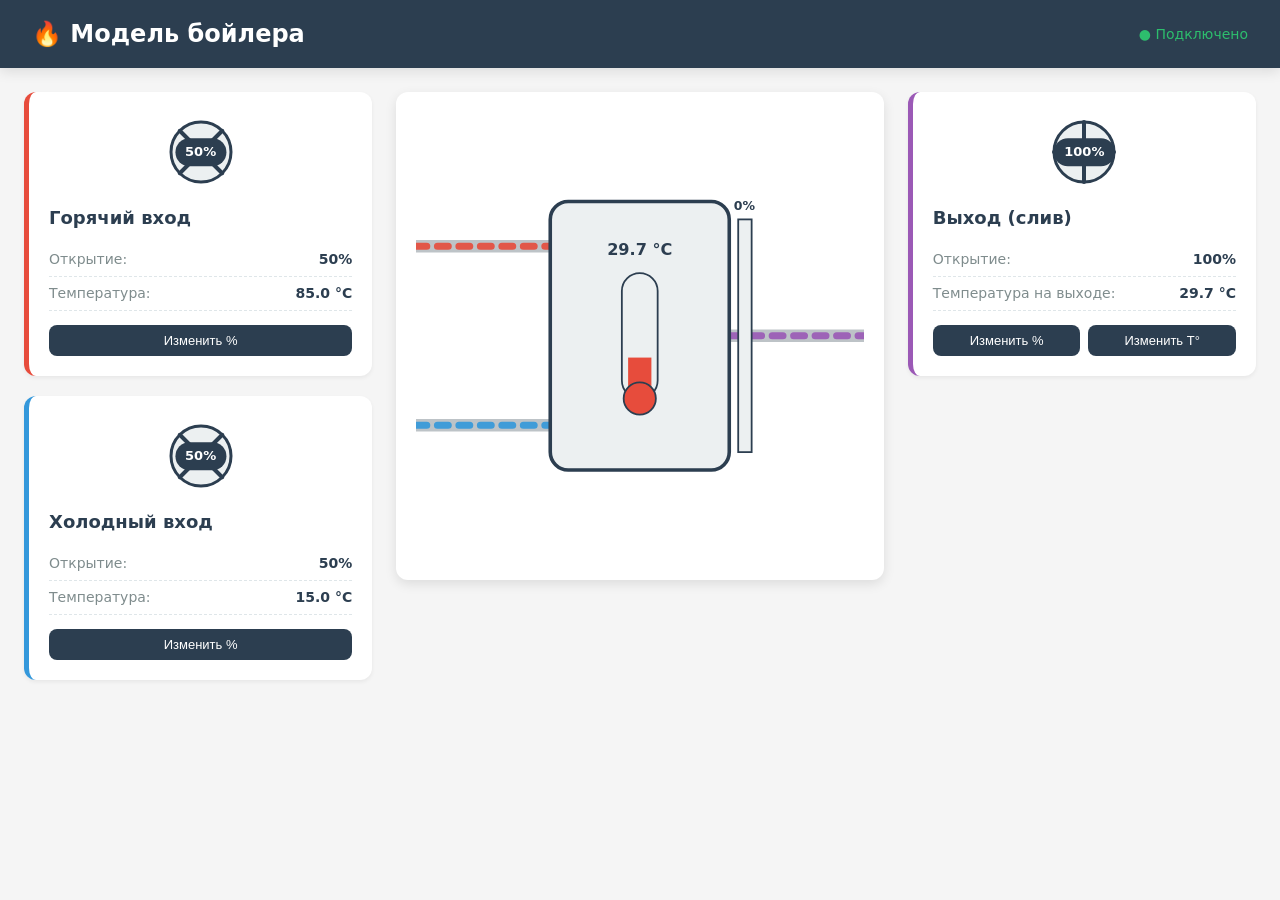
==== src/ui/index.html @ 6a8a4d1d "edit project`s structure for uv" ====
<!DOCTYPE html>
<html lang="ru">
<head>
    <meta charset="UTF-8">
    <meta name="viewport" content="width=device-width, initial-scale=1.0">
    <title>Модель бойлера — SCADA</title>
    <link rel="stylesheet" href="style.css">
</head>
<body>
    <header class="header">
        <h1>🔥 Модель бойлера</h1>
        <span class="status" id="connectionStatus">● Подключение...</span>
    </header>

    <main class="dashboard">
        <!-- ЛЕВАЯ КОЛОНКА: ВХОДНЫЕ КЛАПАНЫ -->
        <section class="valves-column left">
            <div class="valve-card hot" data-valve="valveHot">
                <div class="valve-visual">
                    <svg viewBox="0 0 80 80" class="valve-icon">
                        <circle cx="40" cy="40" r="30" class="valve-body"/>
                        <line x1="40" y1="10" x2="40" y2="70" class="valve-handle"/>
                        <line x1="10" y1="40" x2="70" y2="40" class="valve-handle"/>
                    </svg>
                    <div class="valve-percent" id="valveHot-percent">50%</div>
                </div>
                <div class="valve-info">
                    <h3>Горячий вход</h3>
                    <div class="info-row">
                        <span class="label">Открытие:</span>
                        <span class="value" id="valveHot-value">50%</span>
                    </div>
                    <div class="info-row">
                        <span class="label">Температура:</span>
                        <span class="value" id="inputHotTemp-value">85 °C</span>
                    </div>
                    <div class="buttons">
                        <button class="btn-edit" data-target="valveHot" data-type="percent">Изменить %</button>
                        <!-- <button class="btn-edit" data-target="inputHotTemp" data-type="temp">Изменить T°</button> -->
                    </div>
                </div>
            </div>

            <div class="valve-card cold" data-valve="valveCold">
                <div class="valve-visual">
                    <svg viewBox="0 0 80 80" class="valve-icon">
                        <circle cx="40" cy="40" r="30" class="valve-body"/>
                        <line x1="40" y1="10" x2="40" y2="70" class="valve-handle"/>
                        <line x1="10" y1="40" x2="70" y2="40" class="valve-handle"/>
                    </svg>
                    <div class="valve-percent" id="valveCold-percent">50%</div>
                </div>
                <div class="valve-info">
                    <h3>Холодный вход</h3>
                    <div class="info-row">
                        <span class="label">Открытие:</span>
                        <span class="value" id="valveCold-value">50%</span>
                    </div>
                    <div class="info-row">
                        <span class="label">Температура:</span>
                        <span class="value" id="inputColdTemp-value">15 °C</span>
                    </div>
                    <div class="buttons">
                        <button class="btn-edit" data-target="valveCold" data-type="percent">Изменить %</button>
                        <!-- <button class="btn-edit" data-target="inputColdTemp" data-type="temp">Изменить T°</button> -->
                    </div>
                </div>
            </div>
        </section>

        <!-- ЦЕНТР: БОЙЛЕР -->
        <section class="boiler-section">
            <div class="warning-banner" id="warningBanner">
                <span class="warning-icon">⚠️</span>
                <span class="warning-text">Достигнут критический уровень!</span>
            </div>
            <div class="boiler-container">
                <svg viewBox="0 0 500 500" class="boiler-svg" preserveAspectRatio="xMidYMid meet">
                    <!-- Трубы слева (вход) -->
                    <g class="pipes">
                        <!-- Горячая труба -->
                        <path d="M 0 150 L 150 150" class="pipe hot-pipe" />
                        <path d="M 0 150 L 150 150" class="pipe-flow hot-flow" />
                        <!-- Холодная труба -->
                        <path d="M 0 350 L 150 350" class="pipe cold-pipe" />
                        <path d="M 0 350 L 150 350" class="pipe-flow cold-flow" />
                        <!-- Выходная труба -->
                        <path d="M 350 250 L 500 250" class="pipe out-pipe" />
                        <path d="M 350 250 L 500 250" class="pipe-flow out-flow" />
                    </g>

                    <!-- Корпус бойлера -->
                    <g class="boiler-body">
                        <rect x="150" y="100" width="200" height="300" rx="20" class="tank"/>
                        <!-- Уровень воды (заполнение снизу) -->
                        <clipPath id="tankClip">
                            <rect x="155" y="105" width="190" height="290" rx="17"/>
                        </clipPath>
                        <g clip-path="url(#tankClip)">
                            <rect id="waterLevel" x="155" y="395" width="190" height="0" class="water"/>
                            <!-- Волны на поверхности воды -->
                            <path id="waterWave" class="wave" d=""/>
                        </g>
                    </g>

                    <!-- Индикатор температуры внутри бака -->
                    <g class="temp-indicator">
                        <rect x="230" y="180" width="40" height="140" rx="20" class="thermometer"/>
                        <rect id="thermoFill" x="237" y="313" width="26" height="0" class="thermo-fill"/>
                        <circle cx="250" cy="320" r="18" class="thermo-bulb"/>
                        <text id="tempText" x="250" y="160" text-anchor="middle" class="temp-text">-- °C</text>
                    </g>

                    <!-- Индикатор уровня сбоку -->
                    <g class="level-indicator">
                        <rect x="360" y="120" width="15" height="260" class="level-bar-bg"/>
                        <rect id="levelBar" x="360" y="380" width="15" height="0" class="level-bar-fill"/>
                        <text id="levelText" x="367" y="110" text-anchor="middle" class="level-text">0%</text>
                    </g>
                </svg>
            </div>
        </section>

        <!-- ПРАВАЯ КОЛОНКА: ВЫХОДНОЙ КЛАПАН -->
        <section class="valves-column right">
            <div class="valve-card out" data-valve="valveOut">
                <div class="valve-visual">
                    <svg viewBox="0 0 80 80" class="valve-icon">
                        <circle cx="40" cy="40" r="30" class="valve-body"/>
                        <line x1="40" y1="10" x2="40" y2="70" class="valve-handle"/>
                        <line x1="10" y1="40" x2="70" y2="40" class="valve-handle"/>
                    </svg>
                    <div class="valve-percent" id="valveOut-percent">100%</div>
                </div>
                <div class="valve-info">
                    <h3>Выход (слив)</h3>
                    <div class="info-row">
                        <span class="label">Открытие:</span>
                        <span class="value" id="valveOut-value">100%</span>
                    </div>
                    <div class="info-row">
                        <span class="label">Температура на выходе:</span>
                        <span class="value" id="outputTemp-value">-- °C</span>
                    </div>
                    <div class="buttons">
                        <button class="btn-edit" data-target="valveOut" data-type="percent">Изменить %</button>
                        <button class="btn-edit" data-target="outputTemp" data-type="temp">Изменить T°</button>
                    </div>
                </div>
            </div>
        </section>
    </main>

    <!-- МОДАЛЬНОЕ ОКНО -->
    <div class="modal-overlay" id="modalOverlay">
        <div class="modal">
            <div class="modal-header">
                <h2 id="modalTitle">Изменить значение</h2>
                <button class="modal-close" id="modalClose">×</button>
            </div>
            <div class="modal-body">
                <div class="slider-container">
                    <input type="range" id="modalSlider" min="0" max="100" value="50" step="1">
                    <div class="slider-value">
                        <span id="sliderValue">50</span>
                        <span id="sliderUnit">%</span>
                    </div>
                </div>
                <div class="slider-range">
                    <span id="sliderMin">0</span>
                    <span id="sliderMax">100</span>
                </div>
            </div>
            <div class="modal-footer">
                <button class="btn btn-cancel" id="btnCancel">Отмена</button>
                <button class="btn btn-apply" id="btnApply">Применить</button>
            </div>
        </div>
    </div>
    <script src="mock.js"></script>
    <script src="script.js"></script>
</body>
</html>
---- src/ui/style.css ----
/* ===== БАЗОВЫЕ ПЕРЕМЕННЫЕ (дизайн-система из ui.md) ===== */
:root {
    --color-hot: #e74c3c;
    --color-cold: #3498db;
    --color-mixed: #9b59b6;
    --color-bg: #f5f5f5;
    --color-accent: #2c3e50;
    --color-text: #2c3e50;
    --color-card: #ffffff;
    --color-border: #dfe6e9;
    --color-success: #27ae60;
    --shadow-sm: 0 2px 4px rgba(0,0,0,0.06);
    --shadow-md: 0 4px 12px rgba(0,0,0,0.1);
    --radius: 12px;
    --transition: 0.5s cubic-bezier(0.4, 0, 0.2, 1);
}

* { box-sizing: border-box; margin: 0; padding: 0; }

body {
    font-family: 'Inter', 'Roboto', system-ui, sans-serif;
    background: var(--color-bg);
    color: var(--color-text);
    min-height: 100vh;
    font-size: 16px;
    line-height: 1.5;
}

/* ===== HEADER ===== */
.header {
    background: var(--color-accent);
    color: white;
    padding: 16px 32px;
    display: flex;
    justify-content: space-between;
    align-items: center;
    box-shadow: var(--shadow-md);
}
.header h1 { font-size: 24px; font-weight: 600; }
.status { font-size: 14px; opacity: 0.9; }
.status.connected { color: #2ecc71; }
.status.error { color: #e74c3c; }

/* ===== DASHBOARD ===== */
.dashboard {
    display: grid;
    grid-template-columns: 1fr 1.4fr 1fr;
    gap: 24px;
    padding: 24px;
    max-width: 1600px;
    margin: 0 auto;
    align-items: start;
}

/* ===== КАРТОЧКИ КЛАПАНОВ ===== */
.valves-column { display: flex; flex-direction: column; gap: 20px; }

.valve-card {
    background: var(--color-card);
    border-radius: var(--radius);
    padding: 20px;
    box-shadow: var(--shadow-sm);
    border-left: 5px solid var(--color-accent);
    transition: transform 0.2s, box-shadow 0.2s;
}
.valve-card:hover { transform: translateY(-2px); box-shadow: var(--shadow-md); }
.valve-card.hot { border-left-color: var(--color-hot); }
.valve-card.cold { border-left-color: var(--color-cold); }
.valve-card.out { border-left-color: var(--color-mixed); }

.valve-visual {
    display: flex;
    align-items: center;
    justify-content: center;
    position: relative;
    margin-bottom: 12px;
}
.valve-icon { width: 80px; height: 80px; }
.valve-body {
    fill: #ecf0f1;
    stroke: var(--color-accent);
    stroke-width: 3;
}
.valve-handle {
    stroke: var(--color-accent);
    stroke-width: 4;
    stroke-linecap: round;
    transition: transform var(--transition);
    transform-origin: 40px 40px;
}
.valve-percent {
    position: absolute;
    top: 50%;
    left: 50%;
    transform: translate(-50%, -50%);
    background: var(--color-accent);
    color: white;
    padding: 4px 10px;
    border-radius: 20px;
    font-size: 13px;
    font-weight: 600;
}

.valve-info h3 {
    font-size: 18px;
    margin-bottom: 12px;
    color: var(--color-accent);
}
.info-row {
    display: flex;
    justify-content: space-between;
    padding: 6px 0;
    font-size: 14px;
    border-bottom: 1px dashed var(--color-border);
}
.info-row:last-of-type { border-bottom: none; }
.info-row .label { color: #7f8c8d; }
.info-row .value { font-weight: 600; color: var(--color-text); }

.buttons {
    display: flex;
    gap: 8px;
    margin-top: 14px;
    flex-wrap: wrap;
}
.btn-edit {
    flex: 1;
    padding: 8px 12px;
    background: var(--color-accent);
    color: white;
    border: none;
    border-radius: 8px;
    font-size: 13px;
    cursor: pointer;
    transition: background 0.2s, transform 0.1s;
    font-weight: 500;
}
.btn-edit:hover { background: #34495e; }
.btn-edit:active { transform: scale(0.97); }

/* ===== БОЙЛЕР ===== */
.boiler-section {
    display: flex;
    justify-content: center;
    align-items: center;
}
.boiler-container {
    background: var(--color-card);
    border-radius: var(--radius);
    padding: 20px;
    box-shadow: var(--shadow-md);
    width: 100%;
    max-width: 500px;
}
.boiler-svg { width: 100%; height: auto; display: block; }

/* Трубы */
.pipe {
    fill: none;
    stroke: #bdc3c7;
    stroke-width: 14;
    stroke-linecap: round;
}
.pipe-flow {
    fill: none;
    stroke-width: 8;
    stroke-linecap: round;
    stroke-dasharray: 12 12;
    opacity: 0.9;
}
.hot-flow {
    stroke: var(--color-hot);
    animation: flow 1s linear infinite;
}
.cold-flow {
    stroke: var(--color-cold);
    animation: flow 1.2s linear infinite;
}
.out-flow {
    stroke: var(--color-mixed);
    animation: flow 1s linear infinite;
}
@keyframes flow {
    from { stroke-dashoffset: 0; }
    to { stroke-dashoffset: -24; }
}


/* Бак */
.tank {
    fill: #ecf0f1;
    stroke: var(--color-accent);
    stroke-width: 4;
}
.water {
    fill: var(--color-mixed);
    transition: height var(--transition), y var(--transition), fill var(--transition);
}
.wave {
    fill: rgba(255,255,255,0.3);
    transition: d var(--transition);
}

/* Термометр */
.thermometer {
    fill: #ecf0f1;
    stroke: var(--color-accent);
    stroke-width: 2;
}
.thermo-fill {
    fill: var(--color-hot);
    transition: height var(--transition), y var(--transition), fill var(--transition);
}
.thermo-bulb {
    fill: var(--color-hot);
    stroke: var(--color-accent);
    stroke-width: 2;
    transition: fill var(--transition);
}
.temp-text {
    font-size: 18px;
    font-weight: 700;
    fill: var(--color-accent);
}

/* Уровень сбоку */
.level-bar-bg {
    fill: #ecf0f1;
    stroke: var(--color-accent);
    stroke-width: 2;
}
.level-bar-fill {
    fill: var(--color-cold);
    transition: height var(--transition), y var(--transition);
}
.level-text {
    font-size: 14px;
    font-weight: 600;
    fill: var(--color-accent);
}

/* ===== МОДАЛЬНОЕ ОКНО ===== */
.modal-overlay {
    position: fixed;
    inset: 0;
    background: rgba(0,0,0,0.5);
    display: none;
    justify-content: center;
    align-items: center;
    z-index: 1000;
    animation: fadeIn 0.2s;
}
.modal-overlay.active { display: flex; }
@keyframes fadeIn { from { opacity: 0; } to { opacity: 1; } }

.modal {
    background: white;
    border-radius: var(--radius);
    width: 90%;
    max-width: 420px;
    box-shadow: 0 20px 60px rgba(0,0,0,0.3);
    overflow: hidden;
    animation: slideUp 0.3s;
}
@keyframes slideUp {
    from { transform: translateY(20px); opacity: 0; }
    to { transform: translateY(0); opacity: 1; }
}
.modal-header {
    background: var(--color-accent);
    color: white;
    padding: 16px 20px;
    display: flex;
    justify-content: space-between;
    align-items: center;
}
.modal-header h2 { font-size: 18px; }
.modal-close {
    background: none;
    border: none;
    color: white;
    font-size: 28px;
    cursor: pointer;
    line-height: 1;
}
.modal-body { padding: 24px 20px; }

.slider-container { margin-bottom: 12px; }
#modalSlider {
    width: 100%;
    height: 8px;
    border-radius: 4px;
    background: #ecf0f1;
    outline: none;
    -webkit-appearance: none;
    appearance: none;
}
#modalSlider::-webkit-slider-thumb {
    -webkit-appearance: none;
    width: 24px;
    height: 24px;
    border-radius: 50%;
    background: var(--color-accent);
    cursor: pointer;
    box-shadow: 0 2px 6px rgba(0,0,0,0.2);
    transition: transform 0.1s;
}
#modalSlider::-webkit-slider-thumb:hover { transform: scale(1.1); }
#modalSlider::-moz-range-thumb {
    width: 24px;
    height: 24px;
    border-radius: 50%;
    background: var(--color-accent);
    cursor: pointer;
    border: none;
}
.slider-value {
    text-align: center;
    font-size: 32px;
    font-weight: 700;
    color: var(--color-accent);
    margin-top: 16px;
}
.slider-range {
    display: flex;
    justify-content: space-between;
    font-size: 12px;
    color: #7f8c8d;
}

.modal-footer {
    padding: 16px 20px;
    background: #f8f9fa;
    display: flex;
    gap: 10px;
    justify-content: flex-end;
}
.btn {
    padding: 10px 20px;
    border: none;
    border-radius: 8px;
    font-size: 14px;
    font-weight: 500;
    cursor: pointer;
    transition: background 0.2s;
}
.btn-cancel { background: #ecf0f1; color: var(--color-text); }
.btn-cancel:hover { background: #dfe6e9; }
.btn-apply { background: var(--color-success); color: white; }
.btn-apply:hover { background: #229954; }

/* ===== АДАПТИВНОСТЬ ===== */
@media (max-width: 1023px) {
    .dashboard {
        grid-template-columns: 1fr;
    }
    .valves-column {
        flex-direction: row;
        flex-wrap: wrap;
        justify-content: center;
    }
    .valve-card { flex: 1; min-width: 280px; max-width: 400px; }
    .boiler-section { order: -1; }
}
@media (max-width: 767px) {
    .header h1 { font-size: 18px; }
    .dashboard { padding: 12px; gap: 16px; }
    .valve-card { min-width: 100%; }
    .buttons { flex-direction: column; }
    .btn-edit { width: 100%; }
}

/* ===== ПРЕДУПРЕЖДЕНИЕ О КРИТИЧЕСКОМ УРОВНЕ ===== */
.warning-banner {
    position: absolute;
    top: 20px;
    left: 50%;
    transform: translateX(-50%) translateY(-20px);
    background: linear-gradient(135deg, #e74c3c, #c0392b);
    color: white;
    padding: 12px 24px;
    border-radius: 8px;
    box-shadow: 0 4px 20px rgba(231, 76, 60, 0.5);
    display: flex;
    align-items: center;
    gap: 10px;
    font-weight: 600;
    font-size: 15px;
    opacity: 0;
    pointer-events: none;
    transition: opacity 0.3s, transform 0.3s;
    z-index: 10;
    white-space: nowrap;
}

.warning-banner.active {
    opacity: 1;
    transform: translateX(-50%) translateY(0);
    pointer-events: auto;
    animation: pulseWarning 1.5s ease-in-out infinite;
}

.warning-icon {
    font-size: 20px;
    animation: shake 0.5s ease-in-out infinite;
}

@keyframes pulseWarning {
    0%, 100% { box-shadow: 0 4px 20px rgba(231, 76, 60, 0.5); }
    50% { box-shadow: 0 4px 30px rgba(231, 76, 60, 0.9); }
}

.boiler-section {
    position: relative; /* нужно для позиционирования баннера */
    display: flex;
    justify-content: center;
    align-items: center;
}

@media (max-width: 767px) {
    .warning-banner {
        font-size: 13px;
        padding: 10px 16px;
    }
}
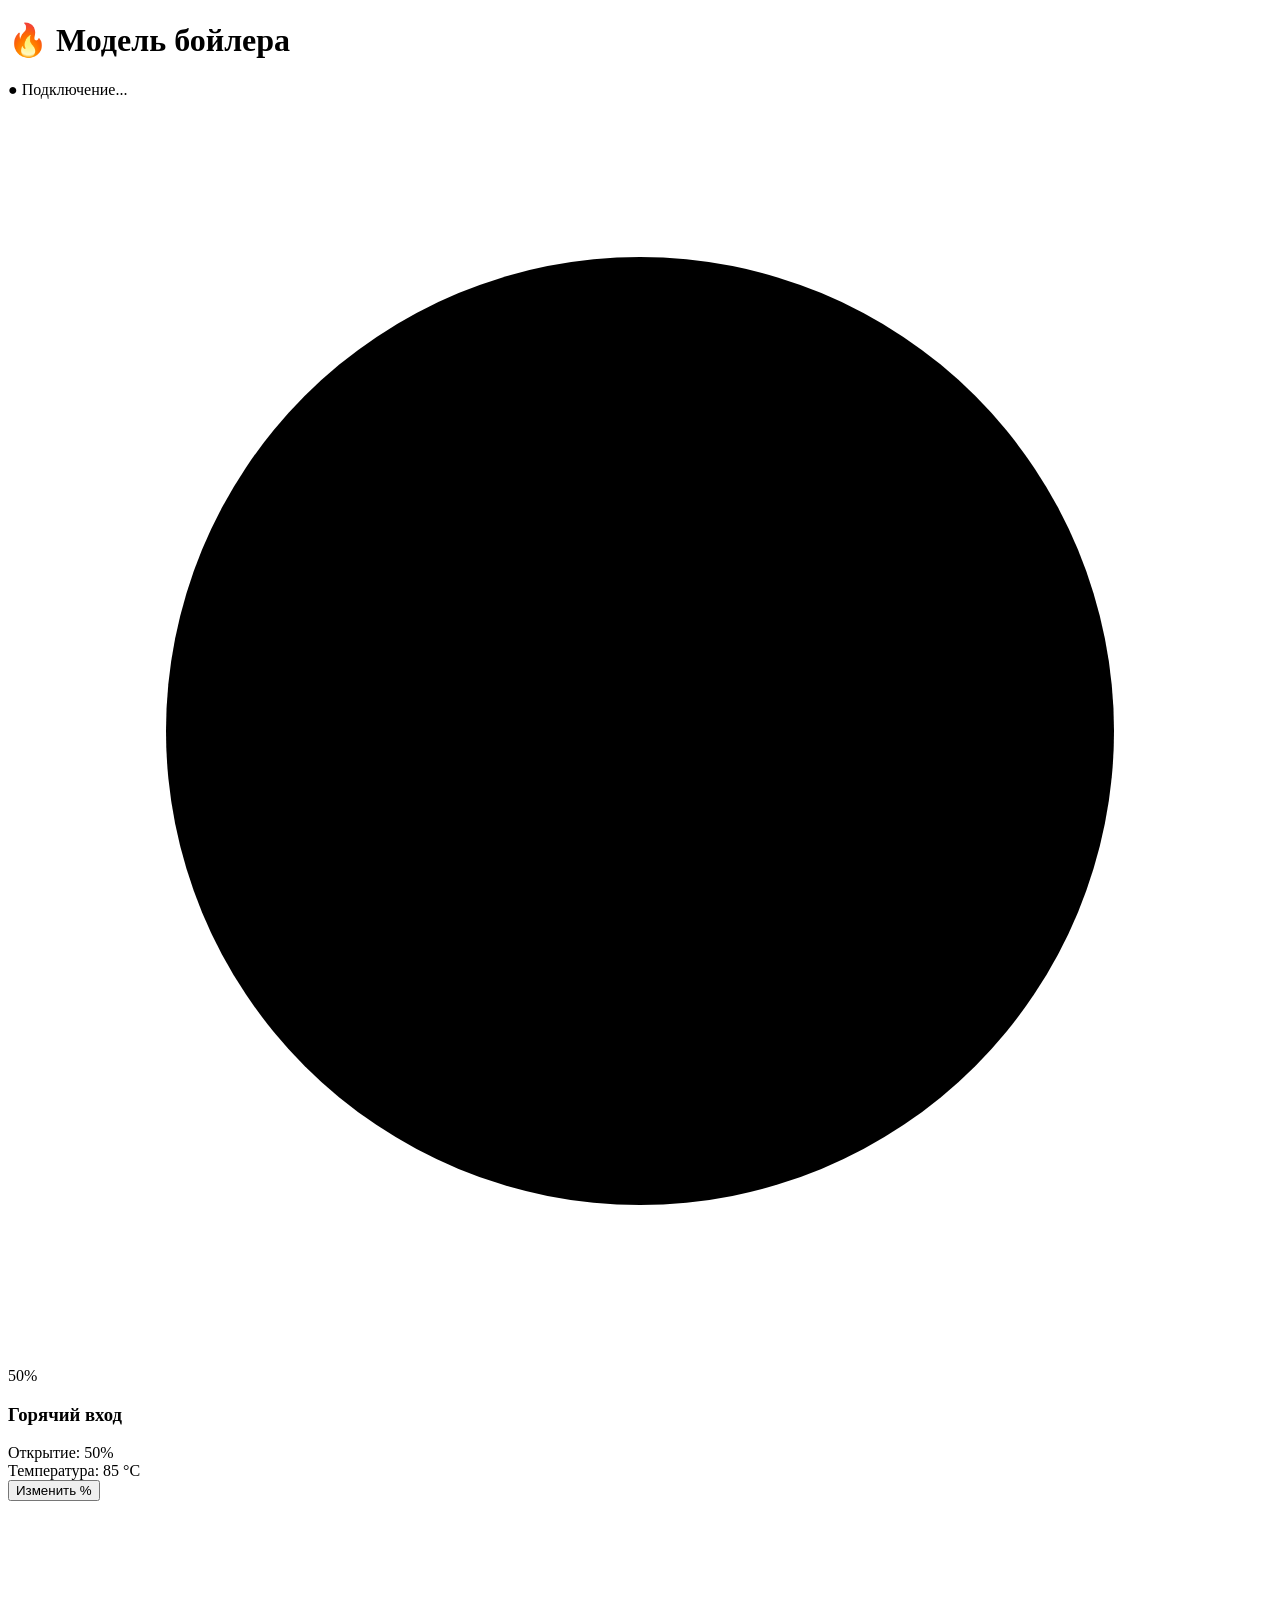
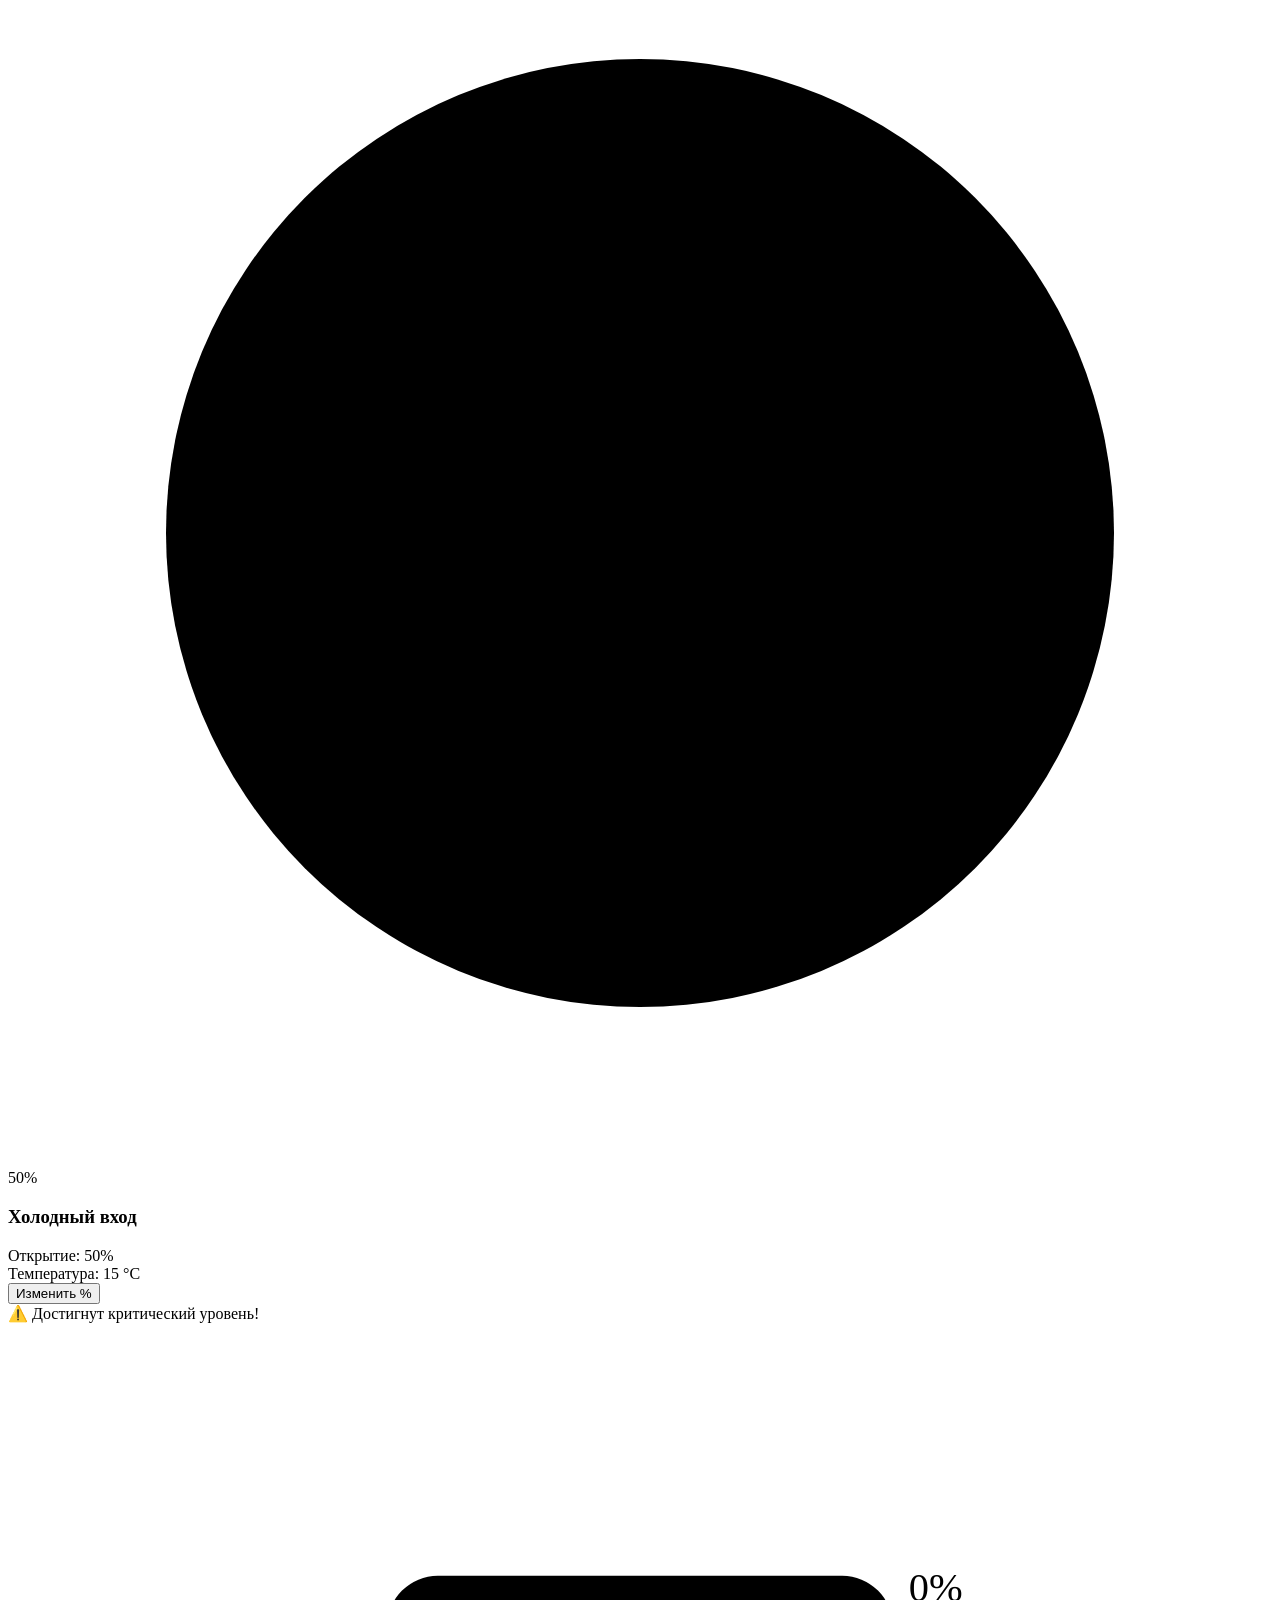
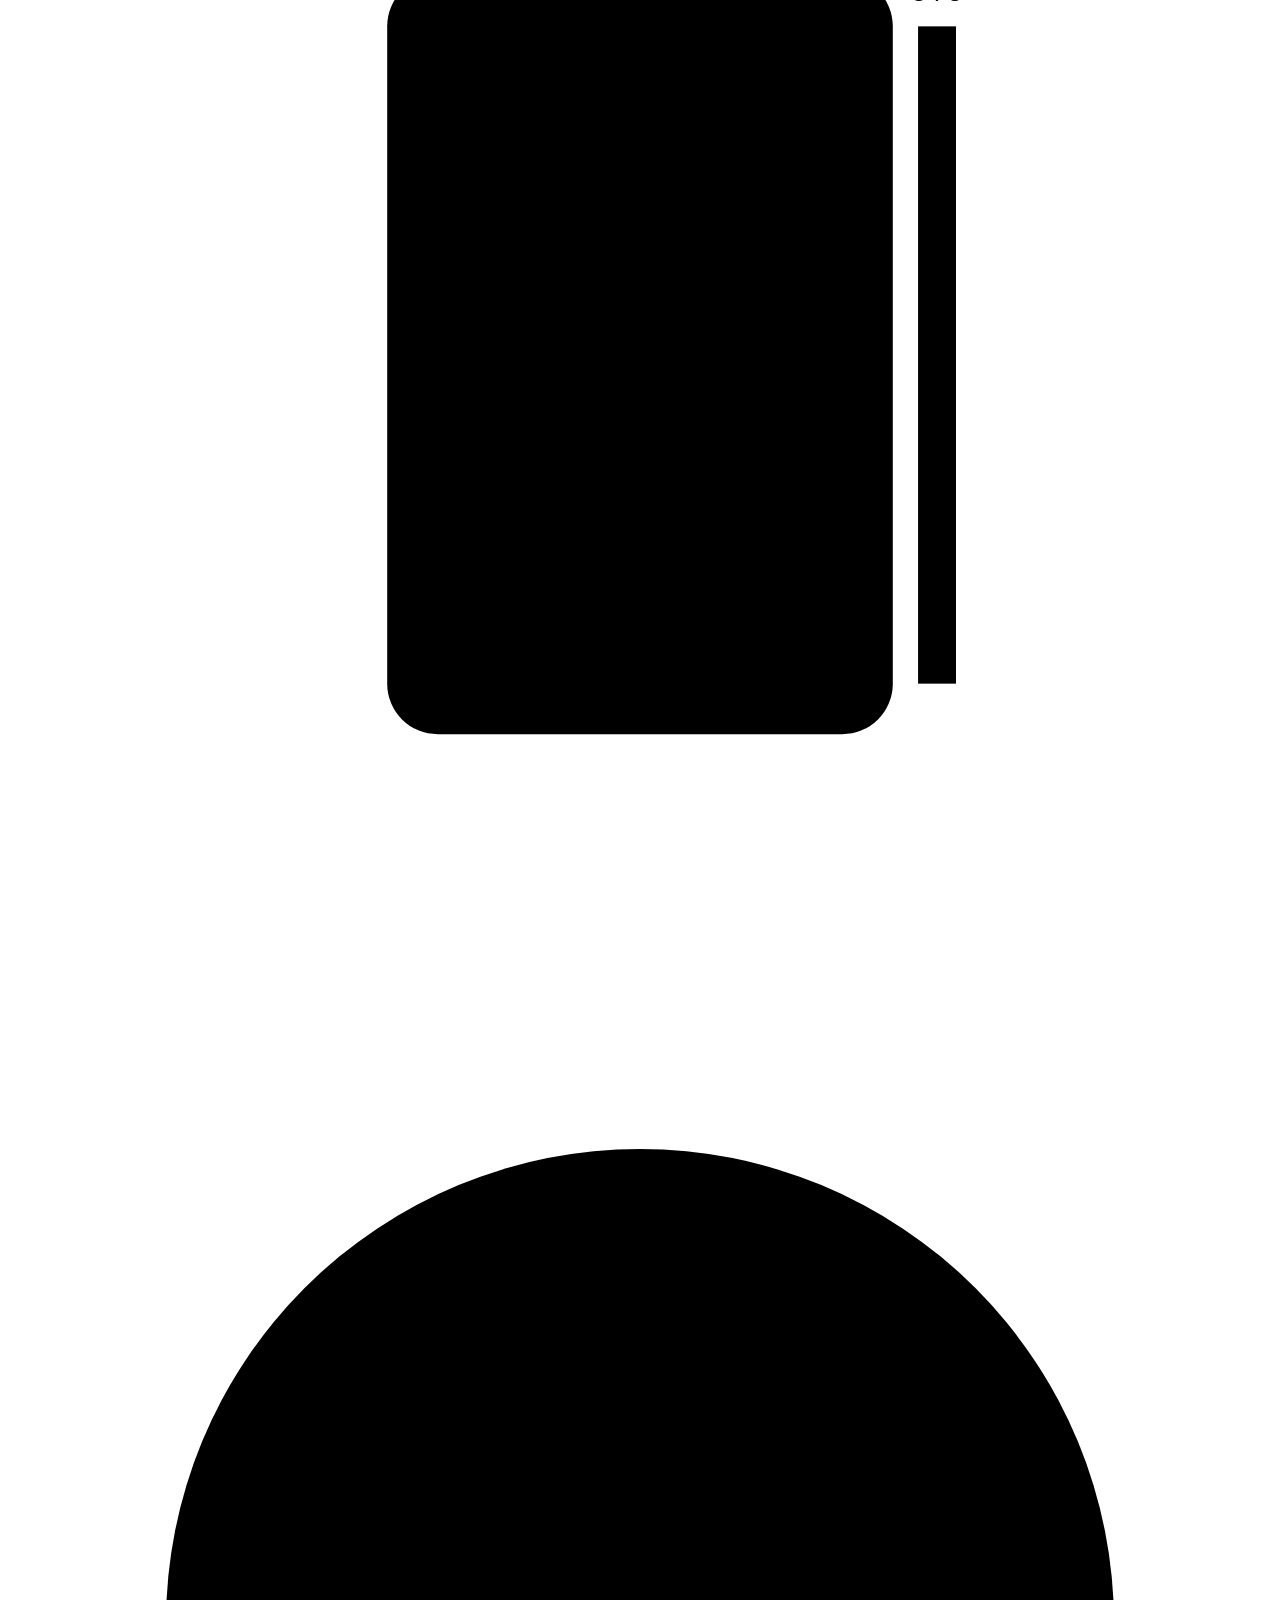
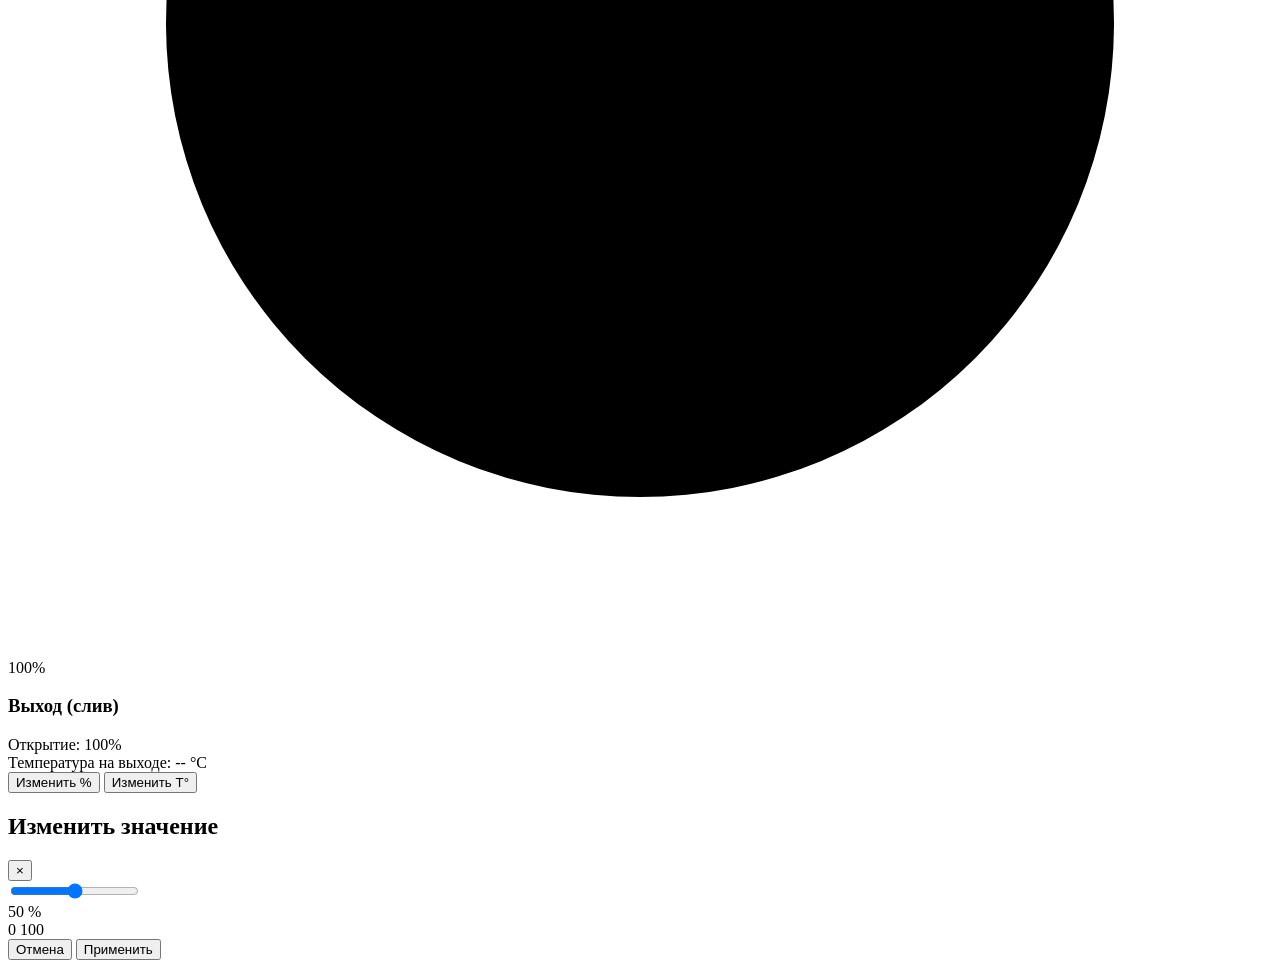
==== commit 0acae0a9: "start api" ====
--- a/src/ui/index.html
+++ b/src/ui/index.html
@@ -4,7 +4,7 @@
     <meta charset="UTF-8">
     <meta name="viewport" content="width=device-width, initial-scale=1.0">
     <title>Модель бойлера — SCADA</title>
-    <link rel="stylesheet" href="style.css">
+    <link rel="stylesheet" href="/ui/style.css">
 </head>
 <body>
     <header class="header">
@@ -177,7 +177,7 @@
             </div>
         </div>
     </div>
-    <script src="mock.js"></script>
-    <script src="script.js"></script>
+    <script src="/ui/mock.js"></script>
+    <script src="/ui/script.js"></script>
 </body>
 </html>
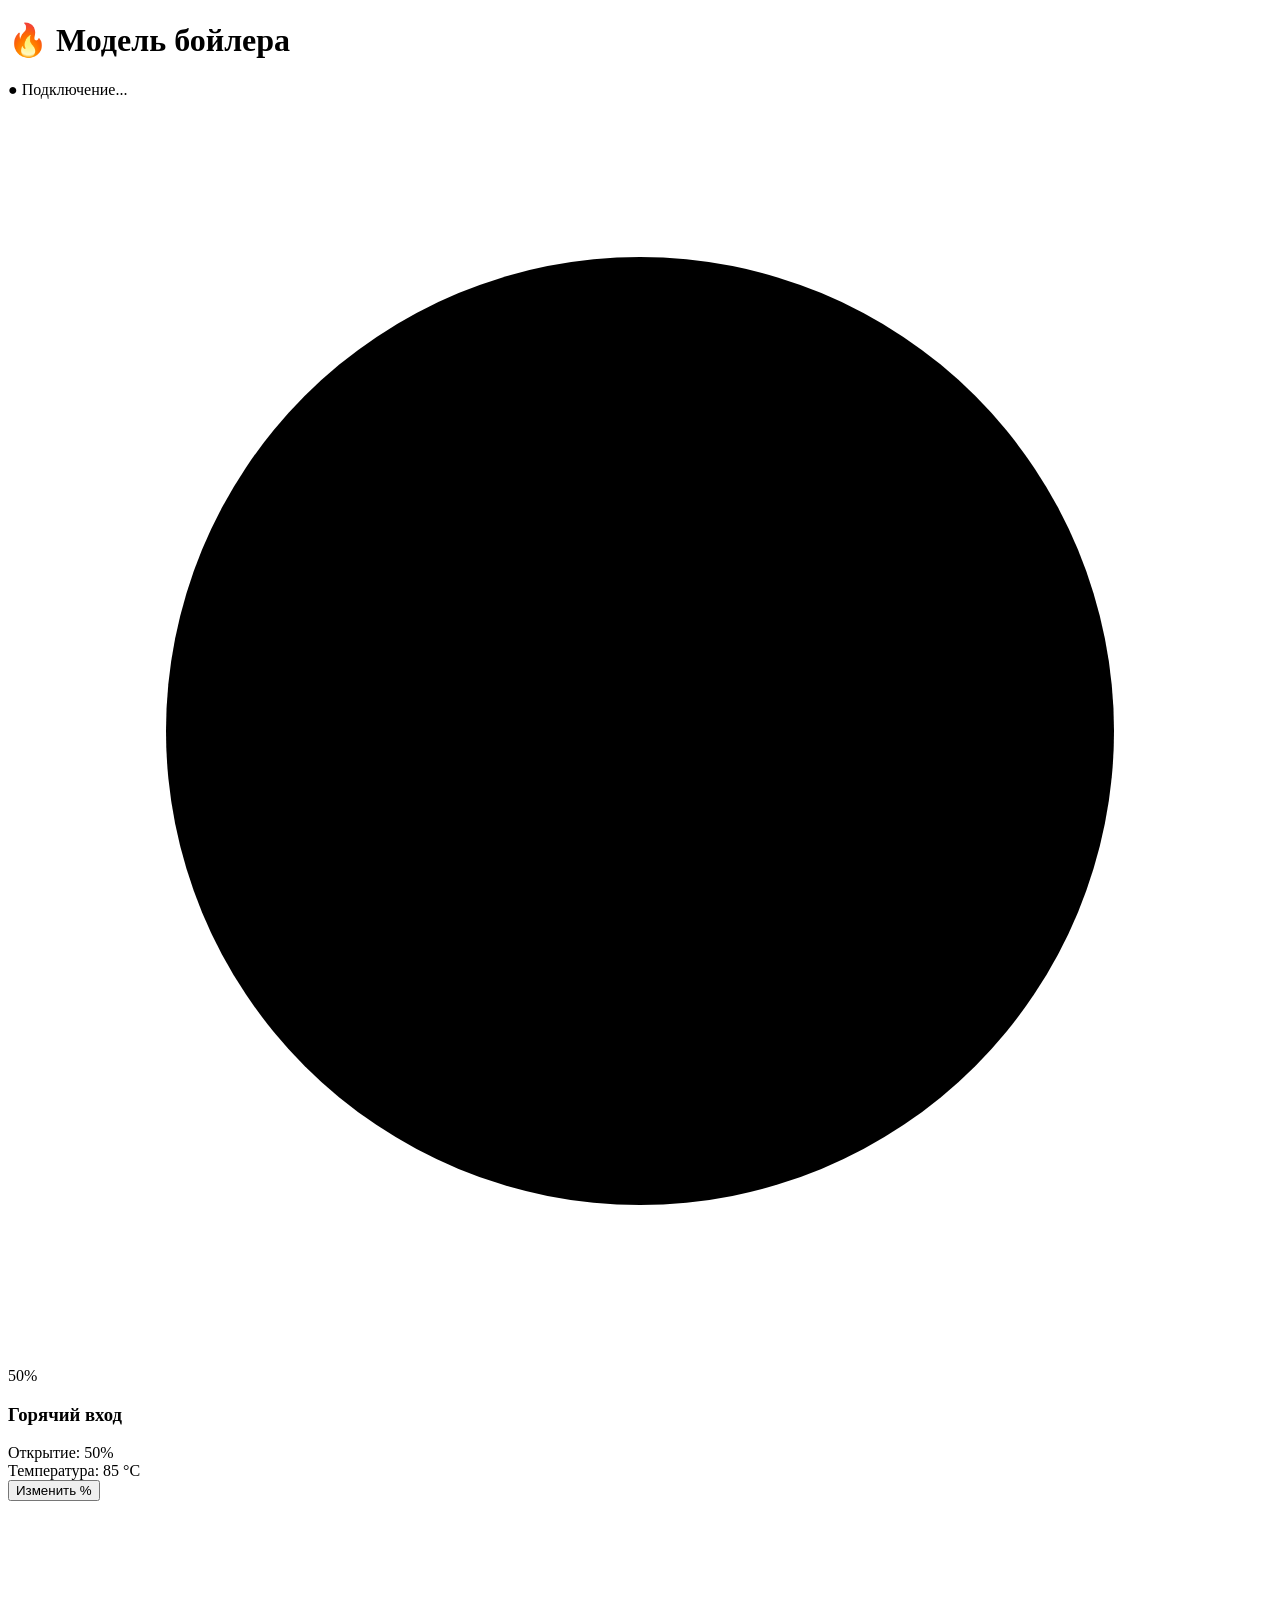
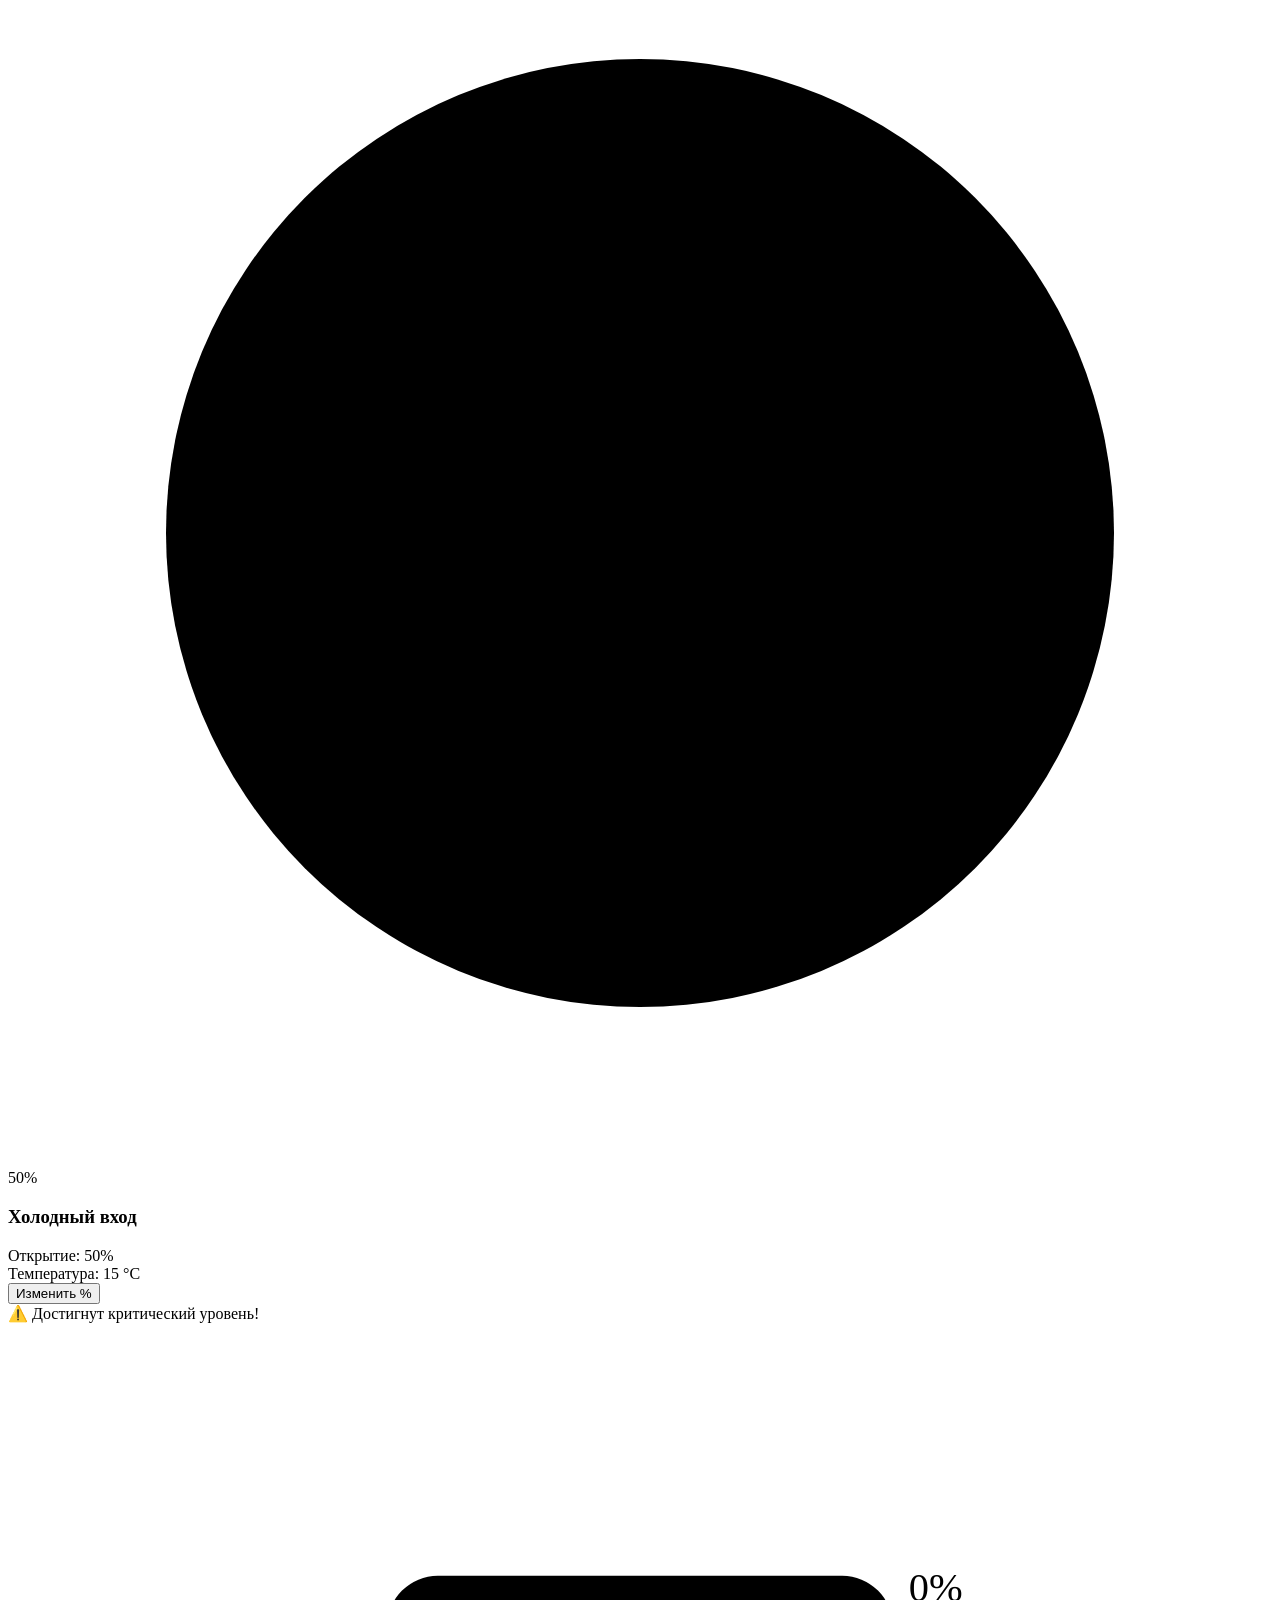
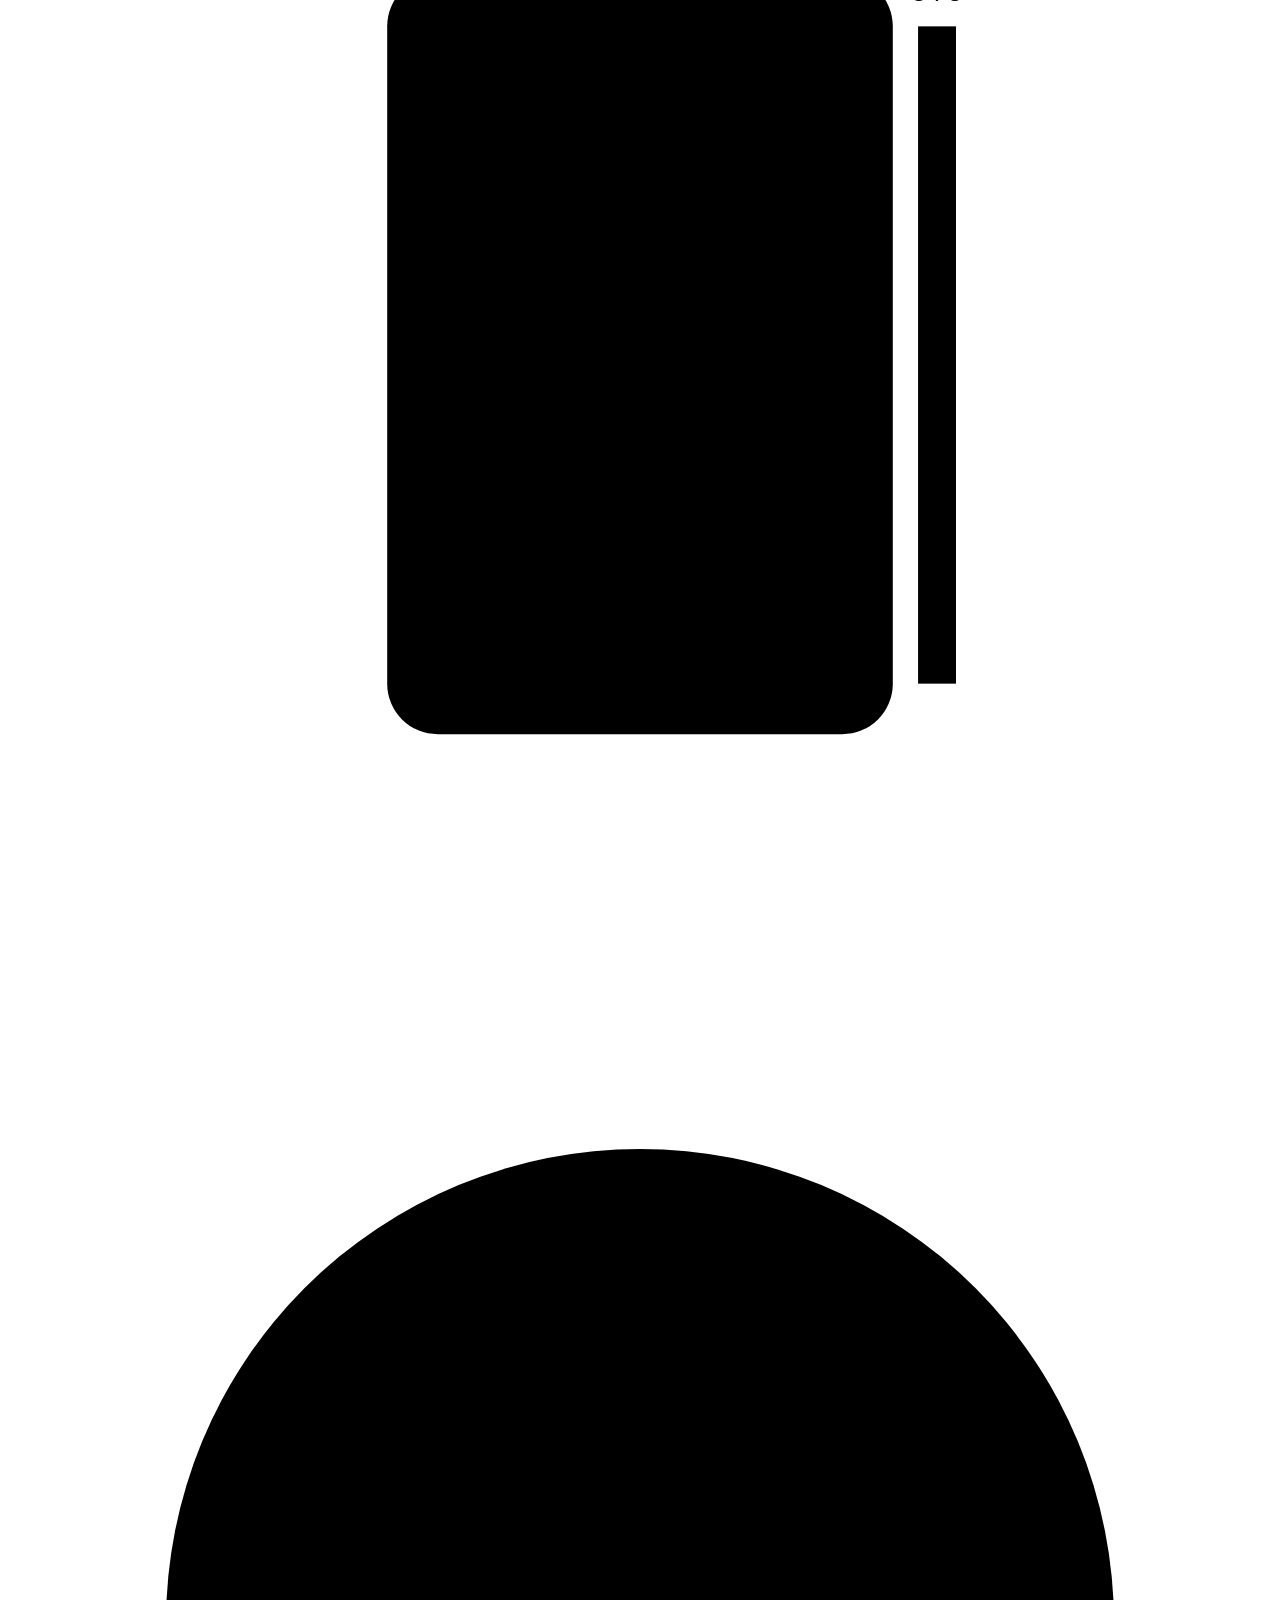
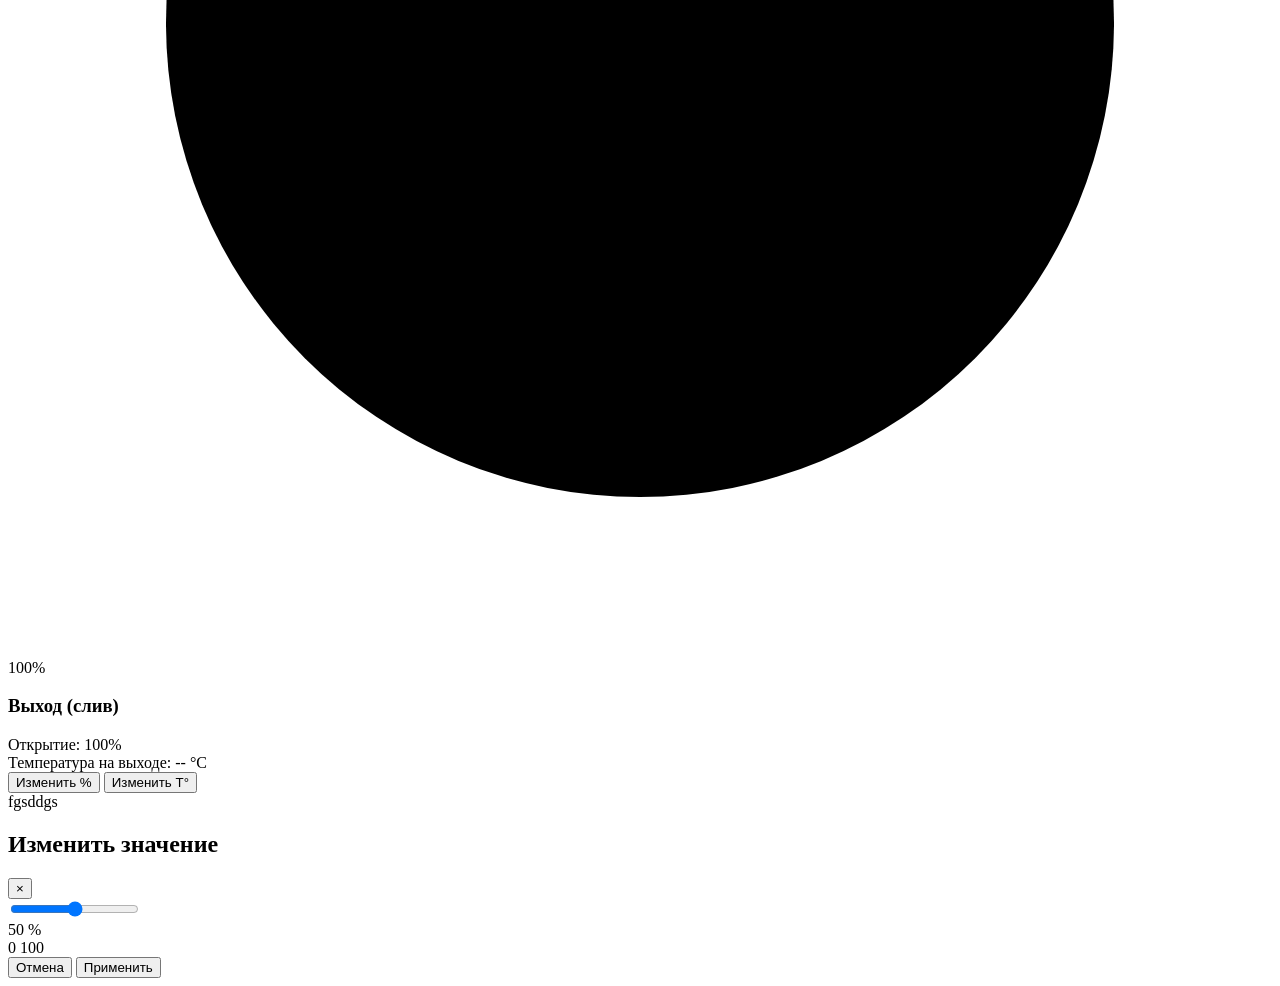
==== commit ef3931f9: "changes: ui (graph)" ====
--- a/src/ui/index.html
+++ b/src/ui/index.html
@@ -148,6 +148,13 @@
                     </div>
                 </div>
             </div>
+
+            <div class="valve-card graph">
+                <!-- <img
+                src="https://avatars.mds.yandex.net/i?id=7b7717af2d00baa28a983c902a56688018f8f835-12853318-images-thumbs&n=13"> -->
+                <span>fgsddgs</span>
+            </div>
+            
         </section>
     </main>
 
@@ -177,7 +184,7 @@
             </div>
         </div>
     </div>
-    <script src="/ui/mock.js"></script>
+    <!-- <script src="/ui/mock.js"></script> -->
     <script src="/ui/script.js"></script>
 </body>
 </html>
